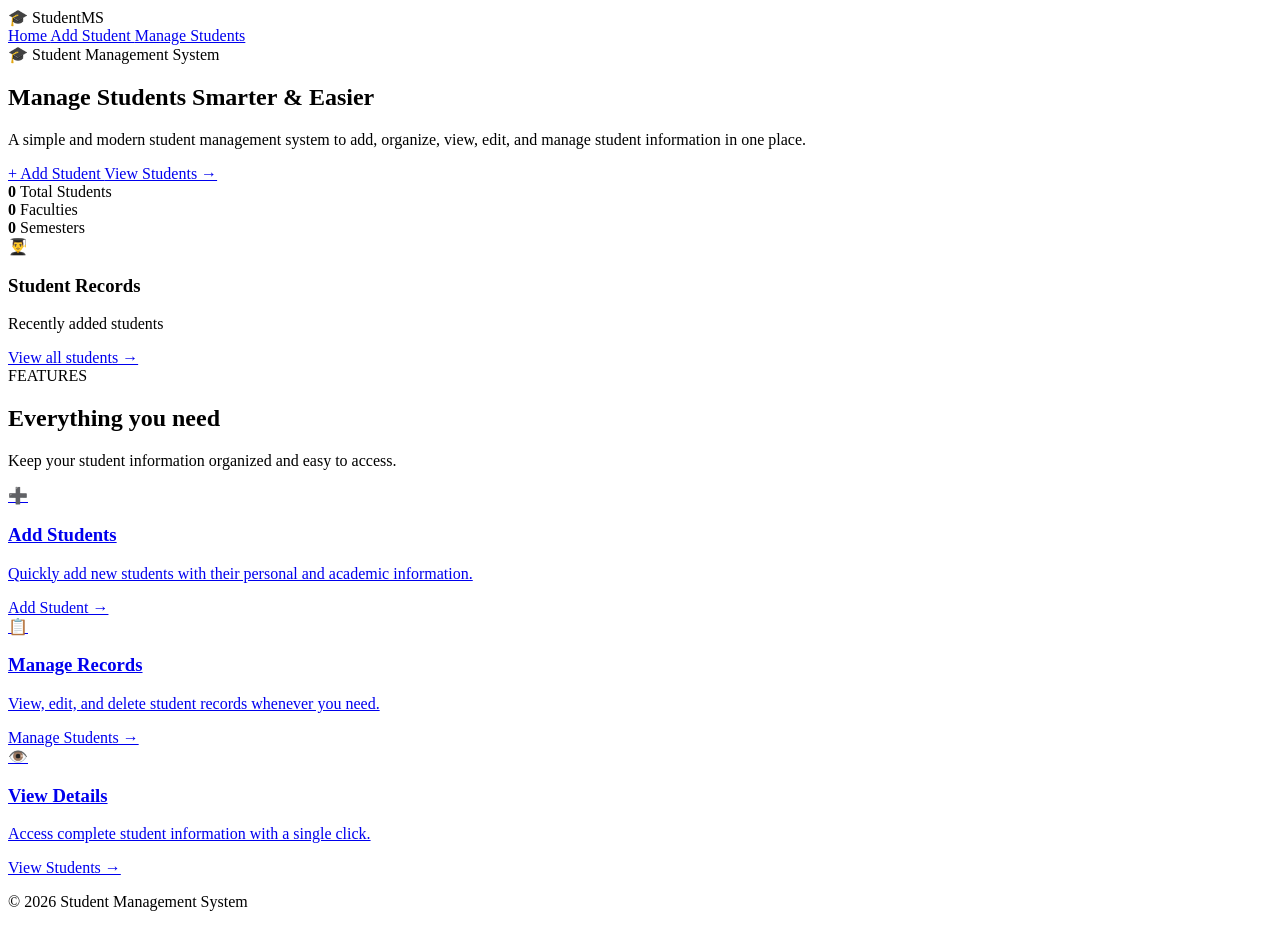
==== index.html @ 1f788d05 "final project" ====
<!DOCTYPE html>
<html lang="en">

<head>
    <meta charset="UTF-8">

    <meta name="viewport" content="width=device-width, initial-scale=1.0">

    <meta name="description" content="Student Management System - Add, manage and view student information.">

    <title>Student Management System</title>

    <link rel="stylesheet" href="../styles/index.css">
</head>


<body>

    <!-- ================================
         NAVIGATION
    ================================= -->

    <header class="navbar">

        <div class="logo">
            🎓
            <span>StudentMS</span>
        </div>


        <nav class="nav-links">

            <a href="index.html">
                Home
            </a>

            <a href="addstudent.html">
                Add Student
            </a>

            <a href="manage.html">
                Manage Students
            </a>

        </nav>

    </header>


    <!-- ================================
         MAIN
    ================================= -->

    <main>


        <!-- ================================
             HERO
        ================================= -->

        <section class="hero">


            <!-- Hero Content -->

            <div class="hero-content">

                <span class="badge">
                    🎓 Student Management System
                </span>


                <h1>
                    Manage Students
                    <span>Smarter & Easier</span>
                </h1>


                <p>
                    A simple and modern student management system
                    to add, organize, view, edit, and manage
                    student information in one place.
                </p>


                <div class="hero-buttons">

                    <a href="addstudent.html" class="btn btn-primary">
                        + Add Student
                    </a>


                    <a href="manage.html" class="btn btn-secondary">
                        View Students →
                    </a>

                </div>


                <!-- Statistics -->

                <div class="statistics">

                    <div class="stat">

                        <strong id="totalStudents">
                            0
                        </strong>

                        <span>
                            Total Students
                        </span>

                    </div>


                    <div class="stat">

                        <strong id="totalFaculties">
                            0
                        </strong>

                        <span>
                            Faculties
                        </span>

                    </div>


                    <div class="stat">

                        <strong id="totalSemesters">
                            0
                        </strong>

                        <span>
                            Semesters
                        </span>

                    </div>

                </div>

            </div>


            <!-- ================================
                 STUDENT PREVIEW
            ================================= -->

            <div class="hero-card">


                <div class="card-top">

                    <span class="card-icon">
                        👨‍🎓
                    </span>


                    <div>

                        <h3>
                            Student Records
                        </h3>

                        <p>
                            Recently added students
                        </p>

                    </div>

                </div>


                <!-- Students inserted by JavaScript -->

                <div id="studentPreview" class="student-list">

                    <!-- JavaScript will add students here -->

                </div>


                <!-- Empty message -->

                <div id="emptyStudents" class="empty-students" style="display: none;">

                    <span>
                        📚
                    </span>

                    <p>
                        No students added yet.
                    </p>

                    <a href="addstudent.html">
                        Add your first student
                    </a>

                </div>


                <!-- View all -->

                <a href="viewdetail.html" class="view-all">
                    View all students →
                </a>


            </div>

        </section>


        <!-- ================================
             FEATURES
        ================================= -->

        <!-- ================================
     FEATURES
================================= -->

        <section class="features">

            <div class="section-heading">

                <span>
                    FEATURES
                </span>

                <h2>
                    Everything you need
                </h2>

                <p>
                    Keep your student information organized
                    and easy to access.
                </p>

            </div>


            <div class="feature-grid">


                <!-- Add Student -->

                <a href="addstudent.html" class="feature-card">

                    <div class="feature-icon green">
                        ➕
                    </div>

                    <h3>
                        Add Students
                    </h3>

                    <p>
                        Quickly add new students with their
                        personal and academic information.
                    </p>

                    <span class="feature-link">
                        Add Student →
                    </span>

                </a>


                <!-- Manage Students -->

                <a href="manage.html" class="feature-card">

                    <div class="feature-icon blue">
                        📋
                    </div>

                    <h3>
                        Manage Records
                    </h3>

                    <p>
                        View, edit, and delete student records
                        whenever you need.
                    </p>

                    <span class="feature-link">
                        Manage Students →
                    </span>

                </a>


                <!-- View Student Details -->

                <a href="viewdetail.html" class="feature-card">

                    <div class="feature-icon purple">
                        👁️
                    </div>

                    <h3>
                        View Details
                    </h3>

                    <p>
                        Access complete student information
                        with a single click.
                    </p>

                    <span class="feature-link">
                        View Students →
                    </span>

                </a>

            </div>

        </section>


    </main>


    <!-- ================================
         FOOTER
    ================================= -->

    <footer>

        <p>
            © 2026 Student Management System
        </p>

    </footer>


    <!-- JavaScript -->

    <script src="script.js"></script>

</body>

</html>
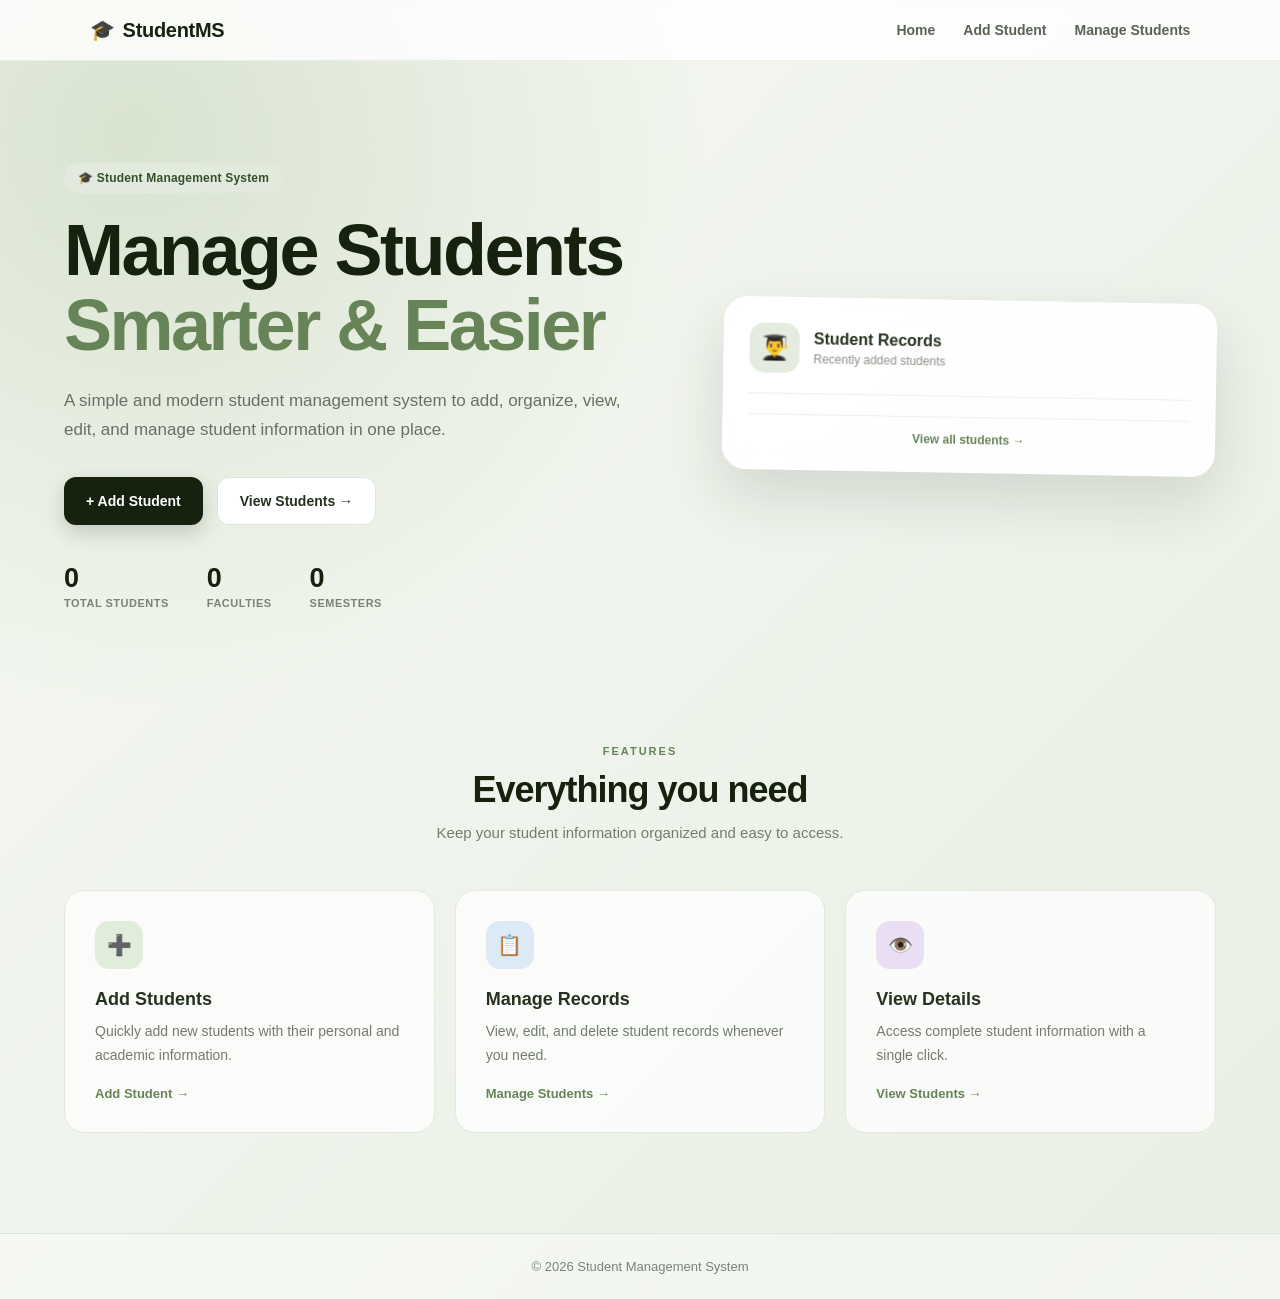
==== commit 8b93ee7b: "final" ====
--- a/index.html
+++ b/index.html
@@ -10,7 +10,7 @@
 
     <title>Student Management System</title>
 
-    <link rel="stylesheet" href="../styles/index.css">
+    <link rel="stylesheet" href="index.css">
 </head>
 
 
--- a/index.css
+++ b/index.css
@@ -0,0 +1,1069 @@
+/* =========================================
+   RESET
+========================================= */
+
+* {
+    margin: 0;
+    padding: 0;
+    box-sizing: border-box;
+}
+
+html {
+    scroll-behavior: smooth;
+}
+
+body {
+    min-height: 100vh;
+
+    font-family:
+        Inter,
+        Arial,
+        Helvetica,
+        sans-serif;
+
+    color: #172016;
+
+    background:
+        radial-gradient(
+            circle at 10% 10%,
+            rgba(166, 190, 146, 0.35),
+            transparent 35%
+        ),
+        linear-gradient(
+            135deg,
+            #f5f8f2,
+            #e9efe5
+        );
+}
+
+
+/* =========================================
+   NAVBAR
+========================================= */
+
+.navbar {
+    width: 100%;
+
+    padding: 18px 7%;
+
+    display: flex;
+    justify-content: space-between;
+    align-items: center;
+
+    background: rgba(255, 255, 255, 0.8);
+
+    border-bottom: 1px solid rgba(0, 0, 0, 0.06);
+
+    backdrop-filter: blur(14px);
+
+    position: sticky;
+    top: 0;
+
+    z-index: 100;
+}
+
+
+/* Logo */
+
+.logo {
+    display: flex;
+    align-items: center;
+
+    gap: 8px;
+
+    color: #16210e;
+
+    font-size: 20px;
+    font-weight: 800;
+}
+
+.logo span {
+    letter-spacing: -0.3px;
+}
+
+
+/* Navigation */
+
+.nav-links {
+    display: flex;
+    align-items: center;
+
+    gap: 28px;
+}
+
+.nav-links a {
+    position: relative;
+
+    color: #596254;
+
+    text-decoration: none;
+
+    font-size: 14px;
+    font-weight: 600;
+
+    transition: color 0.25s ease;
+}
+
+.nav-links a::after {
+    content: "";
+
+    position: absolute;
+
+    left: 0;
+    bottom: -7px;
+
+    width: 0;
+    height: 2px;
+
+    background: #668457;
+
+    transition: width 0.25s ease;
+}
+
+.nav-links a:hover {
+    color: #16210e;
+}
+
+.nav-links a:hover::after {
+    width: 100%;
+}
+
+
+/* =========================================
+   HERO
+========================================= */
+
+.hero {
+    width: min(1180px, 90%);
+
+    min-height: 650px;
+
+    margin: auto;
+
+    padding: 80px 0;
+
+    display: grid;
+
+    grid-template-columns: 1fr 0.85fr;
+
+    align-items: center;
+
+    gap: 80px;
+}
+
+
+/* =========================================
+   HERO CONTENT
+========================================= */
+
+.hero-content {
+    max-width: 620px;
+}
+
+
+/* Badge */
+
+.badge {
+    display: inline-flex;
+
+    align-items: center;
+
+    padding: 8px 14px;
+
+    margin-bottom: 20px;
+
+    border-radius: 999px;
+
+    background: #e1eadc;
+
+    color: #36502c;
+
+    font-size: 12px;
+
+    font-weight: 800;
+
+    letter-spacing: 0.2px;
+}
+
+
+/* Heading */
+
+.hero h1 {
+    margin-bottom: 24px;
+
+    color: #16210e;
+
+    font-size: clamp(42px, 6vw, 72px);
+
+    line-height: 1.04;
+
+    letter-spacing: -2.5px;
+}
+
+.hero h1 span {
+    display: block;
+
+    color: #668457;
+}
+
+
+/* Description */
+
+.hero-content > p {
+    max-width: 560px;
+
+    margin-bottom: 32px;
+
+    color: #687064;
+
+    font-size: 17px;
+
+    line-height: 1.7;
+}
+
+
+/* =========================================
+   HERO BUTTONS
+========================================= */
+
+.hero-buttons {
+    display: flex;
+
+    align-items: center;
+
+    gap: 14px;
+}
+
+
+/* General button */
+
+.btn {
+    display: inline-flex;
+
+    justify-content: center;
+    align-items: center;
+
+    min-height: 48px;
+
+    padding: 13px 22px;
+
+    border-radius: 12px;
+
+    text-decoration: none;
+
+    font-size: 14px;
+
+    font-weight: 700;
+
+    transition:
+        transform 0.25s ease,
+        background 0.25s ease,
+        box-shadow 0.25s ease;
+}
+
+
+/* Primary */
+
+.btn-primary {
+    background: #16210e;
+
+    color: #ffffff;
+
+    box-shadow:
+        0 8px 20px
+        rgba(22, 33, 14, 0.18);
+}
+
+.btn-primary:hover {
+    background: #26381a;
+
+    transform: translateY(-3px);
+
+    box-shadow:
+        0 12px 28px
+        rgba(22, 33, 14, 0.28);
+}
+
+
+/* Secondary */
+
+.btn-secondary {
+    background: #ffffff;
+
+    color: #26321f;
+
+    border: 1px solid #dfe5dc;
+}
+
+.btn-secondary:hover {
+    background: #f7faf5;
+
+    transform: translateY(-3px);
+
+    box-shadow:
+        0 8px 20px
+        rgba(0, 0, 0, 0.08);
+}
+
+
+/* =========================================
+   STATISTICS
+========================================= */
+
+.statistics {
+    display: flex;
+
+    align-items: center;
+
+    gap: 38px;
+
+    margin-top: 40px;
+}
+
+.stat {
+    display: flex;
+
+    flex-direction: column;
+
+    gap: 5px;
+}
+
+.stat strong {
+    color: #16210e;
+
+    font-size: 27px;
+
+    font-weight: 800;
+
+    line-height: 1;
+}
+
+.stat span {
+    color: #7a8276;
+
+    font-size: 11px;
+
+    font-weight: 700;
+
+    text-transform: uppercase;
+
+    letter-spacing: 0.5px;
+}
+
+
+/* =========================================
+   HERO STUDENT CARD
+========================================= */
+
+.hero-card {
+    padding: 25px;
+
+    background: rgba(255, 255, 255, 0.92);
+
+    border: 1px solid rgba(255, 255, 255, 0.9);
+
+    border-radius: 24px;
+
+    box-shadow:
+        0 25px 60px
+        rgba(30, 45, 25, 0.14);
+
+    backdrop-filter: blur(12px);
+
+    transform: rotate(1deg);
+
+    transition:
+        transform 0.3s ease,
+        box-shadow 0.3s ease;
+}
+
+.hero-card:hover {
+    transform:
+        rotate(0deg)
+        translateY(-5px);
+
+    box-shadow:
+        0 30px 70px
+        rgba(30, 45, 25, 0.18);
+}
+
+
+/* =========================================
+   CARD TOP
+========================================= */
+
+.card-top {
+    display: flex;
+
+    align-items: center;
+
+    gap: 14px;
+
+    padding-bottom: 20px;
+
+    margin-bottom: 10px;
+
+    border-bottom: 1px solid #edf0eb;
+}
+
+.card-icon {
+    width: 50px;
+    height: 50px;
+
+    flex-shrink: 0;
+
+    display: flex;
+
+    justify-content: center;
+    align-items: center;
+
+    border-radius: 15px;
+
+    background: #e3ecde;
+
+    font-size: 24px;
+}
+
+.card-top h3 {
+    margin-bottom: 4px;
+
+    color: #26321f;
+
+    font-size: 16px;
+}
+
+.card-top p {
+    color: #899086;
+
+    font-size: 12px;
+}
+
+
+/* =========================================
+   STUDENT LIST
+========================================= */
+
+.student-list {
+    display: flex;
+
+    flex-direction: column;
+
+    gap: 4px;
+}
+
+
+/* Student row */
+
+.student-preview {
+    display: flex;
+
+    align-items: center;
+
+    gap: 12px;
+
+    padding: 13px 10px;
+
+    border-radius: 14px;
+
+    transition:
+        background 0.2s ease,
+        transform 0.2s ease;
+}
+
+.student-preview:hover {
+    background: #f4f7f2;
+
+    transform: translateX(3px);
+}
+
+
+/* =========================================
+   AVATAR
+========================================= */
+
+.avatar {
+    width: 43px;
+    height: 43px;
+
+    flex-shrink: 0;
+
+    display: flex;
+
+    justify-content: center;
+    align-items: center;
+
+    border-radius: 50%;
+
+    background: #dcebd5;
+
+    color: #3e5935;
+
+    font-size: 12px;
+
+    font-weight: 800;
+}
+
+
+/* Avatar colors */
+
+.student-preview:nth-child(2) .avatar {
+    background: #e6dcf0;
+
+    color: #70568c;
+}
+
+.student-preview:nth-child(3) .avatar {
+    background: #f5e4cc;
+
+    color: #a26a27;
+}
+
+
+/* =========================================
+   STUDENT TEXT
+========================================= */
+
+.student-text {
+    min-width: 0;
+
+    flex: 1;
+
+    display: flex;
+
+    flex-direction: column;
+
+    gap: 4px;
+}
+
+.student-text strong {
+    overflow: hidden;
+
+    color: #26321f;
+
+    font-size: 13px;
+
+    white-space: nowrap;
+
+    text-overflow: ellipsis;
+}
+
+.student-text span {
+    overflow: hidden;
+
+    color: #858c81;
+
+    font-size: 11px;
+
+    white-space: nowrap;
+
+    text-overflow: ellipsis;
+}
+
+
+/* =========================================
+   STATUS
+========================================= */
+
+.status {
+    flex-shrink: 0;
+
+    padding: 5px 9px;
+
+    border-radius: 999px;
+
+    background: #e5f3df;
+
+    color: #4d7b41;
+
+    font-size: 10px;
+
+    font-weight: 800;
+}
+
+
+/* =========================================
+   EMPTY STUDENTS
+========================================= */
+
+.empty-students {
+    padding: 30px 10px;
+
+    text-align: center;
+
+    color: #858c81;
+}
+
+.empty-students span {
+    display: block;
+
+    margin-bottom: 10px;
+
+    font-size: 34px;
+}
+
+.empty-students p {
+    margin-bottom: 8px;
+
+    font-size: 13px;
+}
+
+.empty-students a {
+    color: #668457;
+
+    text-decoration: none;
+
+    font-size: 12px;
+
+    font-weight: 700;
+}
+
+.empty-students a:hover {
+    color: #16210e;
+}
+
+
+/* =========================================
+   VIEW ALL
+========================================= */
+
+.view-all {
+    display: block;
+
+    padding-top: 15px;
+
+    margin-top: 10px;
+
+    border-top: 1px solid #edf0eb;
+
+    color: #668457;
+
+    text-align: center;
+
+    text-decoration: none;
+
+    font-size: 12px;
+
+    font-weight: 700;
+
+    transition: color 0.2s ease;
+}
+
+.view-all:hover {
+    color: #16210e;
+}
+
+
+/* =========================================
+   FEATURES
+========================================= */
+
+.features {
+    width: min(1180px, 90%);
+
+    margin: 30px auto 100px;
+
+    text-align: center;
+}
+
+
+/* Section heading */
+
+.section-heading {
+    margin-bottom: 45px;
+}
+
+.section-heading > span {
+    color: #668457;
+
+    font-size: 11px;
+
+    font-weight: 800;
+
+    letter-spacing: 2px;
+}
+
+.section-heading h2 {
+    margin: 10px 0;
+
+    color: #16210e;
+
+    font-size: 36px;
+
+    letter-spacing: -1px;
+}
+
+.section-heading p {
+    color: #747c70;
+
+    font-size: 15px;
+
+    line-height: 1.6;
+}
+
+
+/* =========================================
+   FEATURE GRID
+========================================= */
+
+.feature-grid {
+    display: grid;
+
+    grid-template-columns: repeat(3, 1fr);
+
+    gap: 20px;
+}
+
+
+/* =========================================
+   CLICKABLE FEATURE CARD
+========================================= */
+
+.feature-card {
+    display: block;
+
+    padding: 30px;
+
+    background: rgba(255, 255, 255, 0.75);
+
+    border: 1px solid #e3e9df;
+
+    border-radius: 20px;
+
+    text-align: left;
+
+    text-decoration: none;
+
+    color: inherit;
+
+    cursor: pointer;
+
+    transition:
+        transform 0.25s ease,
+        background 0.25s ease,
+        box-shadow 0.25s ease,
+        border-color 0.25s ease;
+}
+
+.feature-card:hover {
+    background: #ffffff;
+
+    border-color: #d5dfd0;
+
+    transform: translateY(-8px);
+
+    box-shadow:
+        0 18px 40px
+        rgba(35, 50, 30, 0.12);
+}
+
+
+/* =========================================
+   FEATURE ICON
+========================================= */
+
+.feature-icon {
+    width: 48px;
+    height: 48px;
+
+    display: flex;
+
+    justify-content: center;
+    align-items: center;
+
+    margin-bottom: 20px;
+
+    border-radius: 14px;
+
+    font-size: 20px;
+
+    transition:
+        transform 0.25s ease;
+}
+
+.feature-card:hover .feature-icon {
+    transform: scale(1.08);
+}
+
+.feature-icon.green {
+    background: #e1eddb;
+}
+
+.feature-icon.blue {
+    background: #dceaf5;
+}
+
+.feature-icon.purple {
+    background: #e9def2;
+}
+
+
+/* =========================================
+   FEATURE TEXT
+========================================= */
+
+.feature-card h3 {
+    margin-bottom: 10px;
+
+    color: #26321f;
+
+    font-size: 18px;
+}
+
+.feature-card p {
+    color: #737b70;
+
+    font-size: 14px;
+
+    line-height: 1.7;
+}
+
+
+/* Feature link */
+
+.feature-link {
+    display: inline-block;
+
+    margin-top: 18px;
+
+    color: #668457;
+
+    font-size: 13px;
+
+    font-weight: 700;
+
+    transition:
+        color 0.2s ease,
+        transform 0.2s ease;
+}
+
+.feature-card:hover .feature-link {
+    color: #16210e;
+
+    transform: translateX(5px);
+}
+
+
+/* =========================================
+   FOOTER
+========================================= */
+
+footer {
+    padding: 25px;
+
+    border-top: 1px solid #dfe5dc;
+
+    color: #7b8278;
+
+    text-align: center;
+
+    font-size: 13px;
+
+    background: rgba(255, 255, 255, 0.35);
+}
+
+
+/* =========================================
+   TABLET
+========================================= */
+
+@media (max-width: 900px) {
+
+    .navbar {
+        padding: 16px 5%;
+    }
+
+    .hero {
+        grid-template-columns: 1fr;
+
+        gap: 50px;
+
+        padding: 60px 0;
+    }
+
+    .hero-content {
+        max-width: 650px;
+
+        margin: auto;
+
+        text-align: center;
+    }
+
+    .hero-content > p {
+        margin-left: auto;
+        margin-right: auto;
+    }
+
+    .hero-buttons {
+        justify-content: center;
+    }
+
+    .statistics {
+        justify-content: center;
+    }
+
+    .hero-card {
+        width: 100%;
+
+        max-width: 600px;
+
+        margin: auto;
+    }
+
+    .feature-grid {
+        grid-template-columns: 1fr;
+    }
+
+    .feature-card {
+        text-align: center;
+    }
+
+    .feature-icon {
+        margin-left: auto;
+        margin-right: auto;
+    }
+
+    .feature-link {
+        margin-top: 15px;
+    }
+}
+
+
+/* =========================================
+   MOBILE
+========================================= */
+
+@media (max-width: 600px) {
+
+    .navbar {
+        flex-direction: column;
+
+        gap: 15px;
+
+        padding: 15px;
+    }
+
+    .nav-links {
+        gap: 16px;
+
+        flex-wrap: wrap;
+
+        justify-content: center;
+    }
+
+    .nav-links a {
+        font-size: 12px;
+    }
+
+    .hero {
+        width: 90%;
+
+        padding: 45px 0;
+    }
+
+    .hero h1 {
+        font-size: 42px;
+
+        letter-spacing: -1.5px;
+    }
+
+    .hero-content > p {
+        font-size: 15px;
+    }
+
+    .hero-buttons {
+        flex-direction: column;
+
+        width: 100%;
+    }
+
+    .btn {
+        width: 100%;
+    }
+
+    .statistics {
+        gap: 22px;
+
+        margin-top: 30px;
+    }
+
+    .stat strong {
+        font-size: 22px;
+    }
+
+    .stat span {
+        font-size: 9px;
+    }
+
+    .hero-card {
+        padding: 18px;
+
+        border-radius: 20px;
+    }
+
+    .card-top {
+        padding-bottom: 15px;
+    }
+
+    .student-preview {
+        padding: 10px 5px;
+    }
+
+    .avatar {
+        width: 40px;
+        height: 40px;
+    }
+
+    .status {
+        display: none;
+    }
+
+    .features {
+        width: 90%;
+
+        margin-bottom: 60px;
+    }
+
+    .section-heading h2 {
+        font-size: 29px;
+    }
+
+    .section-heading p {
+        font-size: 14px;
+    }
+
+    .feature-card {
+        padding: 25px;
+    }
+}
+
+
+/* =========================================
+   VERY SMALL DEVICES
+========================================= */
+
+@media (max-width: 380px) {
+
+    .logo {
+        font-size: 18px;
+    }
+
+    .nav-links {
+        gap: 10px;
+    }
+
+    .hero h1 {
+        font-size: 36px;
+    }
+
+    .statistics {
+        gap: 15px;
+    }
+
+    .stat strong {
+        font-size: 20px;
+    }
+
+    .stat span {
+        font-size: 8px;
+    }
+}
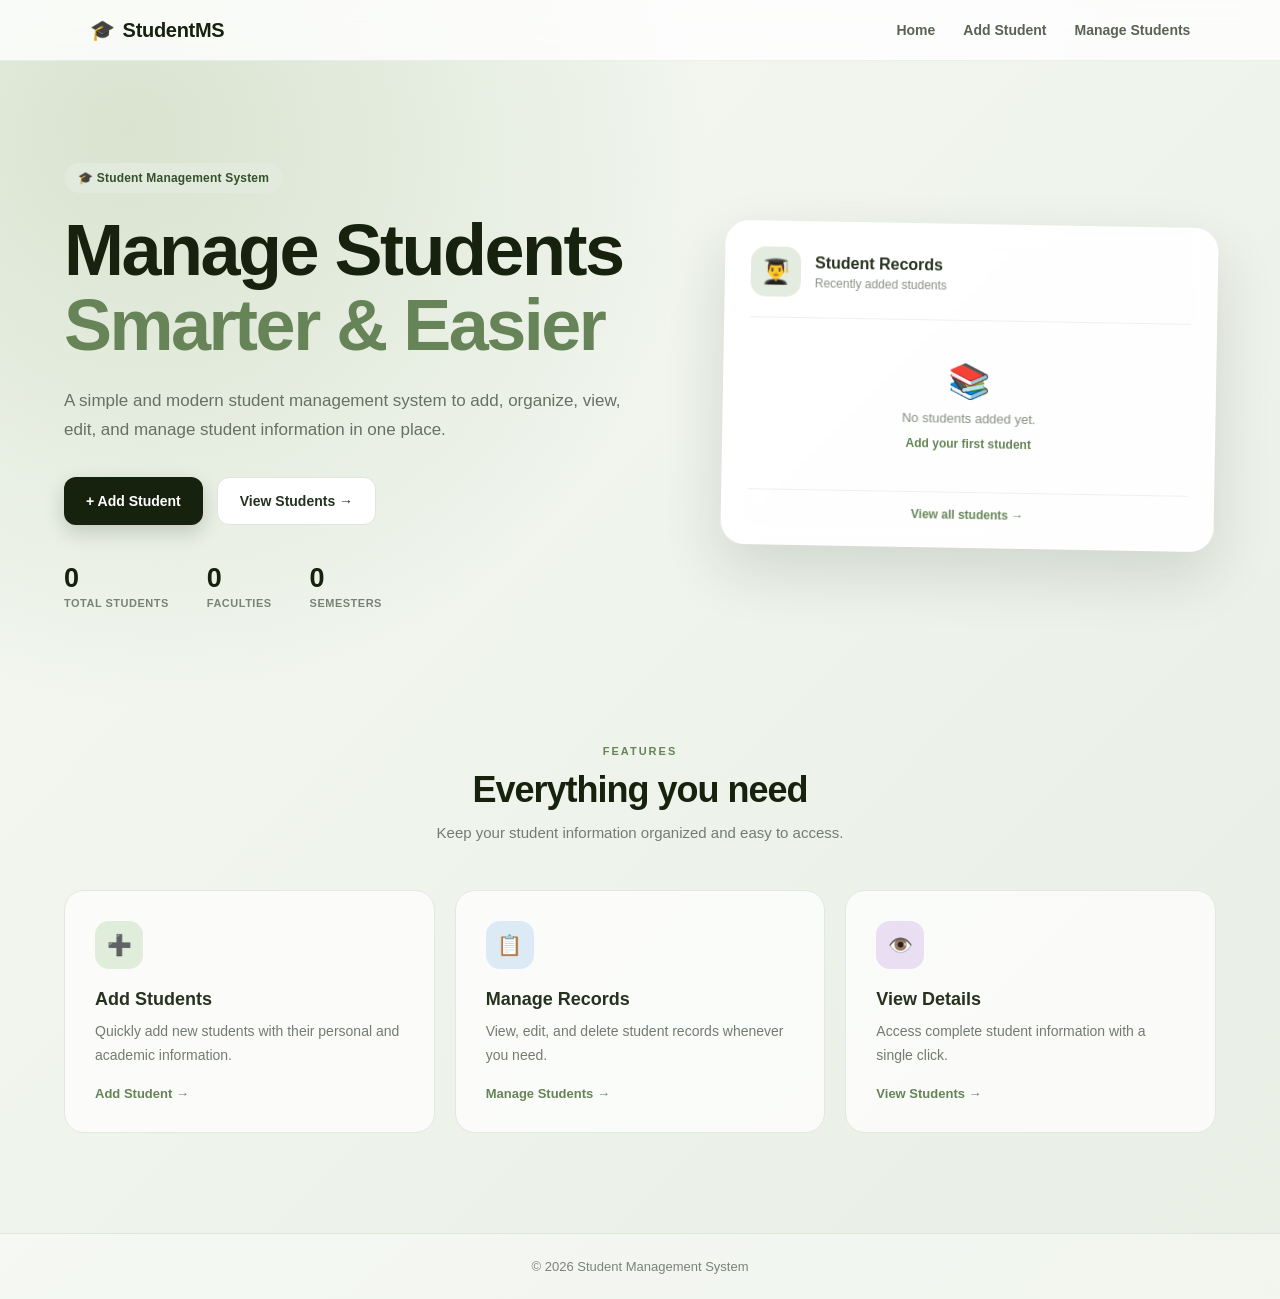
==== commit 2f694580: "final" ====
--- a/index.html
+++ b/index.html
@@ -2,19 +2,28 @@
 <html lang="en">
 
 <head>
+
     <meta charset="UTF-8">
 
-    <meta name="viewport" content="width=device-width, initial-scale=1.0">
-
-    <meta name="description" content="Student Management System - Add, manage and view student information.">
+    <meta
+        name="viewport"
+        content="width=device-width, initial-scale=1.0"
+    >
+
+    <meta
+        name="description"
+        content="Student Management System - Add, manage and view student information."
+    >
 
     <title>Student Management System</title>
 
     <link rel="stylesheet" href="index.css">
+
 </head>
 
 
 <body>
+
 
     <!-- ================================
          NAVIGATION
@@ -23,8 +32,13 @@
     <header class="navbar">
 
         <div class="logo">
+
             🎓
-            <span>StudentMS</span>
+
+            <span>
+                StudentMS
+            </span>
+
         </div>
 
 
@@ -47,6 +61,7 @@
     </header>
 
 
+
     <!-- ================================
          MAIN
     ================================= -->
@@ -61,9 +76,8 @@
         <section class="hero">
 
 
-            <!-- Hero Content -->
-
             <div class="hero-content">
+
 
                 <span class="badge">
                     🎓 Student Management System
@@ -71,35 +85,54 @@
 
 
                 <h1>
+
                     Manage Students
-                    <span>Smarter & Easier</span>
+
+                    <span>
+                        Smarter & Easier
+                    </span>
+
                 </h1>
 
 
                 <p>
-                    A simple and modern student management system
-                    to add, organize, view, edit, and manage
-                    student information in one place.
+
+                    A simple and modern student management
+                    system to add, organize, view, edit,
+                    and manage student information in one place.
+
                 </p>
 
 
                 <div class="hero-buttons">
 
-                    <a href="addstudent.html" class="btn btn-primary">
+
+                    <a
+                        href="addstudent.html"
+                        class="btn btn-primary"
+                    >
                         + Add Student
                     </a>
 
 
-                    <a href="manage.html" class="btn btn-secondary">
+                    <a
+                        href="manage.html"
+                        class="btn btn-secondary"
+                    >
                         View Students →
                     </a>
 
+
                 </div>
 
 
-                <!-- Statistics -->
+
+                <!-- ================================
+                     STATISTICS
+                ================================= -->
 
                 <div class="statistics">
+
 
                     <div class="stat">
 
@@ -139,9 +172,11 @@
 
                     </div>
 
+
                 </div>
 
             </div>
+
 
 
             <!-- ================================
@@ -173,18 +208,24 @@
                 </div>
 
 
-                <!-- Students inserted by JavaScript -->
-
-                <div id="studentPreview" class="student-list">
-
-                    <!-- JavaScript will add students here -->
-
+
+                <!-- JavaScript adds students here -->
+
+                <div
+                    id="studentPreview"
+                    class="student-list"
+                >
                 </div>
 
 
+
                 <!-- Empty message -->
 
-                <div id="emptyStudents" class="empty-students" style="display: none;">
+                <div
+                    id="emptyStudents"
+                    class="empty-students"
+                    style="display: none;"
+                >
 
                     <span>
                         📚
@@ -201,9 +242,13 @@
                 </div>
 
 
+
                 <!-- View all -->
 
-                <a href="viewdetail.html" class="view-all">
+                <a
+                    href="viewdetail.html"
+                    class="view-all"
+                >
                     View all students →
                 </a>
 
@@ -211,17 +256,15 @@
             </div>
 
         </section>
+
 
 
         <!-- ================================
              FEATURES
         ================================= -->
 
-        <!-- ================================
-     FEATURES
-================================= -->
-
         <section class="features">
+
 
             <div class="section-heading">
 
@@ -241,12 +284,16 @@
             </div>
 
 
+
             <div class="feature-grid">
 
 
                 <!-- Add Student -->
 
-                <a href="addstudent.html" class="feature-card">
+                <a
+                    href="addstudent.html"
+                    class="feature-card"
+                >
 
                     <div class="feature-icon green">
                         ➕
@@ -268,9 +315,13 @@
                 </a>
 
 
+
                 <!-- Manage Students -->
 
-                <a href="manage.html" class="feature-card">
+                <a
+                    href="manage.html"
+                    class="feature-card"
+                >
 
                     <div class="feature-icon blue">
                         📋
@@ -292,9 +343,13 @@
                 </a>
 
 
+
                 <!-- View Student Details -->
 
-                <a href="viewdetail.html" class="feature-card">
+                <a
+                    href="viewdetail.html"
+                    class="feature-card"
+                >
 
                     <div class="feature-icon purple">
                         👁️
@@ -315,12 +370,14 @@
 
                 </a>
 
+
             </div>
 
         </section>
 
 
     </main>
+
 
 
     <!-- ================================
@@ -336,10 +393,13 @@
     </footer>
 
 
-    <!-- JavaScript -->
+
+    <!-- ================================
+         JAVASCRIPT
+    ================================= -->
 
     <script src="script.js"></script>
 
 </body>
 
-</html>+</html>
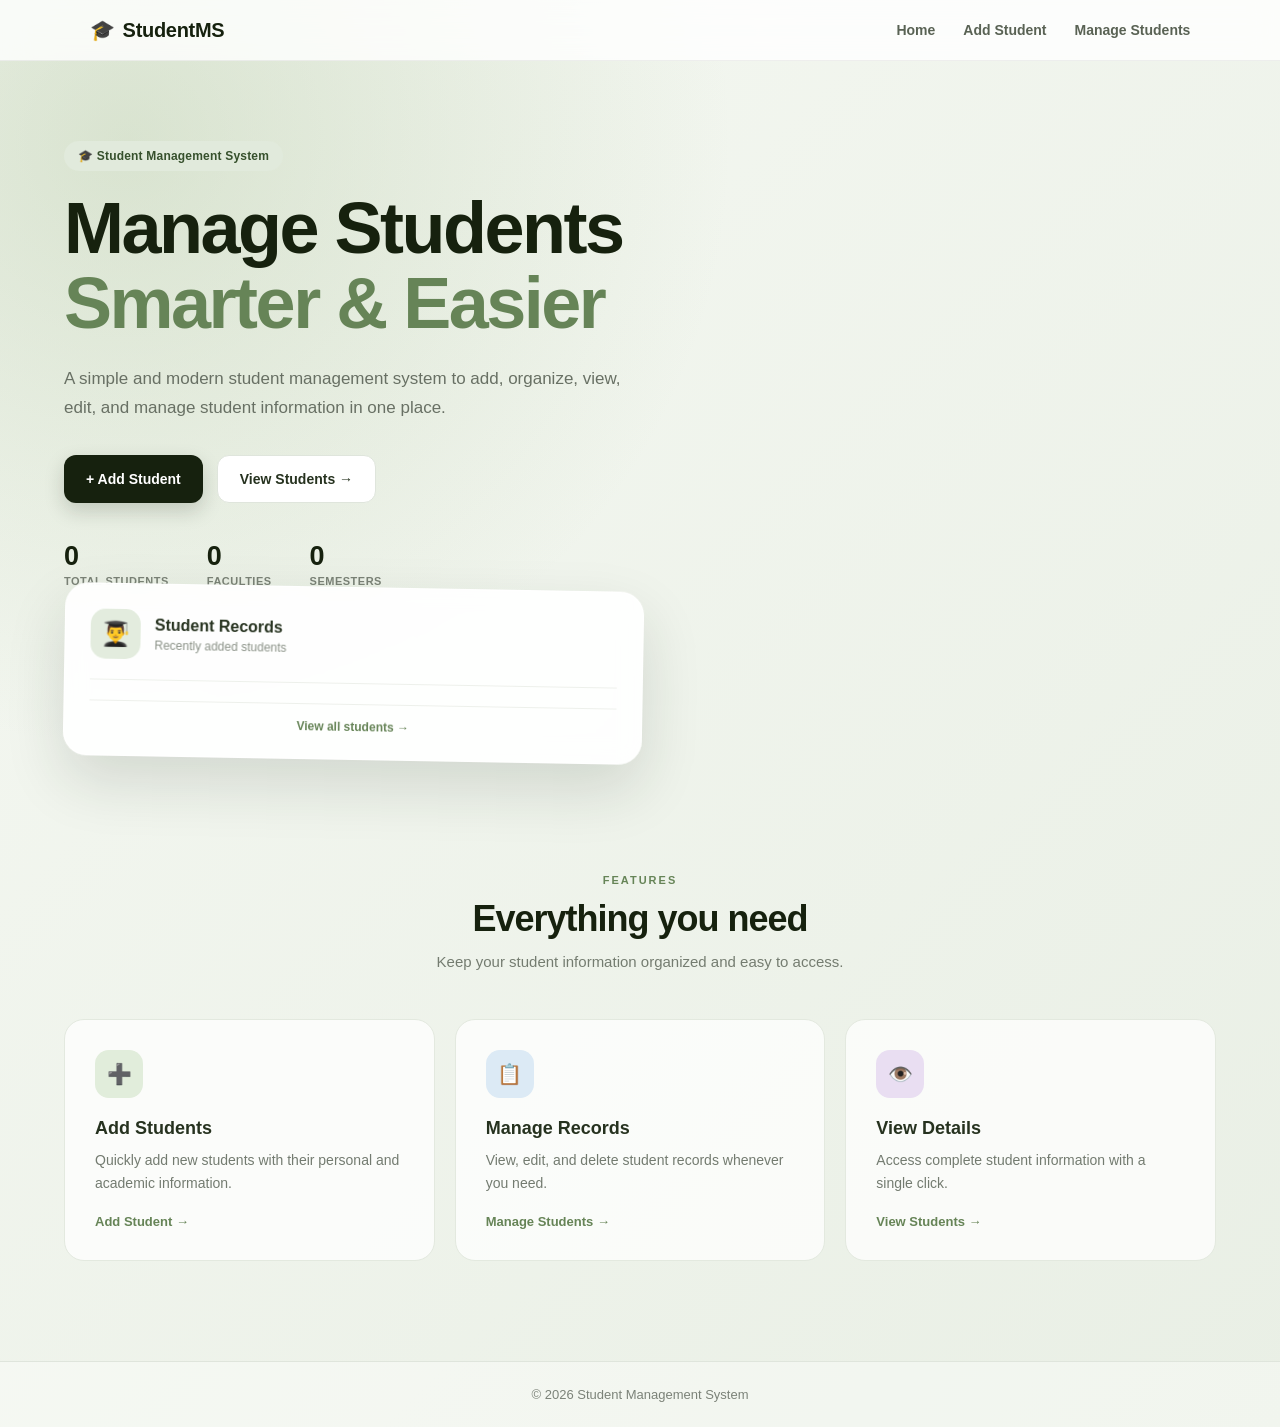
==== commit 71e7f048: "aaa" ====
--- a/index.html
+++ b/index.html
@@ -2,153 +2,68 @@
 <html lang="en">
 
 <head>
-
     <meta charset="UTF-8">
-
-    <meta
-        name="viewport"
-        content="width=device-width, initial-scale=1.0"
-    >
-
-    <meta
-        name="description"
-        content="Student Management System - Add, manage and view student information."
-    >
-
+    <meta name="viewport" content="width=device-width, initial-scale=1.0">
+    <meta name="description" content="Student Management System - Add, manage and view student information.">
     <title>Student Management System</title>
-
-    <link rel="stylesheet" href="index.css">
-
+    <link rel="stylesheet" href="style.css">
 </head>
 
-
 <body>
-
-
-    <!-- ================================
-         NAVIGATION
-    ================================= -->
-
     <header class="navbar">
-
         <div class="logo">
-
             🎓
-
             <span>
                 StudentMS
             </span>
-
         </div>
-
-
         <nav class="nav-links">
-
             <a href="index.html">
                 Home
             </a>
-
             <a href="addstudent.html">
                 Add Student
             </a>
-
             <a href="manage.html">
                 Manage Students
             </a>
-
         </nav>
-
     </header>
-
-
-
-    <!-- ================================
-         MAIN
-    ================================= -->
-
     <main>
-
-
-        <!-- ================================
-             HERO
-        ================================= -->
-
         <section class="hero">
-
-
             <div class="hero-content">
-
-
                 <span class="badge">
                     🎓 Student Management System
                 </span>
-
-
                 <h1>
-
                     Manage Students
-
                     <span>
                         Smarter & Easier
                     </span>
-
                 </h1>
-
-
                 <p>
-
                     A simple and modern student management
                     system to add, organize, view, edit,
                     and manage student information in one place.
-
                 </p>
-
-
                 <div class="hero-buttons">
-
-
-                    <a
-                        href="addstudent.html"
-                        class="btn btn-primary"
-                    >
+                    <a href="addstudent.html" class="btn btn-primary">
                         + Add Student
                     </a>
-
-
-                    <a
-                        href="manage.html"
-                        class="btn btn-secondary"
-                    >
+                    <a href="manage.html" class="btn btn-secondary">
                         View Students →
                     </a>
-
-
                 </div>
-
-
-
-                <!-- ================================
-                     STATISTICS
-                ================================= -->
-
                 <div class="statistics">
-
-
                     <div class="stat">
-
                         <strong id="totalStudents">
                             0
                         </strong>
-
                         <span>
                             Total Students
                         </span>
-
                     </div>
-
-
                     <div class="stat">
-
                         <strong id="totalFaculties">
                             0
                         </strong>
@@ -156,118 +71,54 @@
                         <span>
                             Faculties
                         </span>
-
                     </div>
-
-
                     <div class="stat">
-
                         <strong id="totalSemesters">
                             0
                         </strong>
-
                         <span>
                             Semesters
                         </span>
+                    </div>
+                </div>
+                <div class="hero-card">
+                    <div class="card-top">
+                        <span class="card-icon">
+                            👨‍🎓
+                        </span>
+                        <div>
+                            <h3>
+                                Student Records
+                            </h3>
+                            <p>
+                                Recently added students
+                            </p>
+                        </div>
+                    </div>
+                    <div>
+                        <id="studentPreview"
+                        class="student-list">
+                    </div>
+                    <div id="emptyStudents" class="empty-students" style="display: none;">
+                        <span>
+                            📚
+                        </span>
+                        <p>
+                            No students added yet.
+                        </p>
+
+                        <a href="addstudent.html">
+                            Add your first student
+                        </a>
 
                     </div>
-
-
+                    <a href="viewdetail.html" class="view-all">
+                        View all students →
+                    </a>
                 </div>
-
-            </div>
-
-
-
-            <!-- ================================
-                 STUDENT PREVIEW
-            ================================= -->
-
-            <div class="hero-card">
-
-
-                <div class="card-top">
-
-                    <span class="card-icon">
-                        👨‍🎓
-                    </span>
-
-
-                    <div>
-
-                        <h3>
-                            Student Records
-                        </h3>
-
-                        <p>
-                            Recently added students
-                        </p>
-
-                    </div>
-
-                </div>
-
-
-
-                <!-- JavaScript adds students here -->
-
-                <div
-                    id="studentPreview"
-                    class="student-list"
-                >
-                </div>
-
-
-
-                <!-- Empty message -->
-
-                <div
-                    id="emptyStudents"
-                    class="empty-students"
-                    style="display: none;"
-                >
-
-                    <span>
-                        📚
-                    </span>
-
-                    <p>
-                        No students added yet.
-                    </p>
-
-                    <a href="addstudent.html">
-                        Add your first student
-                    </a>
-
-                </div>
-
-
-
-                <!-- View all -->
-
-                <a
-                    href="viewdetail.html"
-                    class="view-all"
-                >
-                    View all students →
-                </a>
-
-
-            </div>
-
         </section>
-
-
-
-        <!-- ================================
-             FEATURES
-        ================================= -->
-
         <section class="features">
-
-
             <div class="section-heading">
-
                 <span>
                     FEATURES
                 </span>
@@ -282,124 +133,63 @@
                 </p>
 
             </div>
-
-
-
             <div class="feature-grid">
-
-
-                <!-- Add Student -->
-
-                <a
-                    href="addstudent.html"
-                    class="feature-card"
-                >
+                <a href="addstudent.html" class="feature-card">
 
                     <div class="feature-icon green">
                         ➕
                     </div>
-
                     <h3>
                         Add Students
                     </h3>
-
                     <p>
                         Quickly add new students with their
                         personal and academic information.
                     </p>
-
                     <span class="feature-link">
                         Add Student →
                     </span>
-
                 </a>
-
-
-
-                <!-- Manage Students -->
-
-                <a
-                    href="manage.html"
-                    class="feature-card"
-                >
-
+                <a href="manage.html" class="feature-card">
                     <div class="feature-icon blue">
                         📋
                     </div>
-
                     <h3>
                         Manage Records
                     </h3>
-
                     <p>
                         View, edit, and delete student records
                         whenever you need.
                     </p>
-
                     <span class="feature-link">
                         Manage Students →
                     </span>
-
                 </a>
-
-
-
-                <!-- View Student Details -->
-
-                <a
-                    href="viewdetail.html"
-                    class="feature-card"
-                >
-
+                <a href="viewdetail.html" class="feature-card">
                     <div class="feature-icon purple">
                         👁️
                     </div>
-
                     <h3>
                         View Details
                     </h3>
-
                     <p>
                         Access complete student information
                         with a single click.
                     </p>
-
                     <span class="feature-link">
                         View Students →
                     </span>
-
                 </a>
-
-
             </div>
-
         </section>
-
-
     </main>
-
-
-
-    <!-- ================================
-         FOOTER
-    ================================= -->
-
     <footer>
-
         <p>
             © 2026 Student Management System
         </p>
-
     </footer>
-
-
-
-    <!-- ================================
-         JAVASCRIPT
-    ================================= -->
-
     <script src="script.js"></script>
 
 </body>
 
-</html>
+</html>
--- a/style.css
+++ b/style.css
@@ -0,0 +1,896 @@
+* {
+    margin: 0;
+    padding: 0;
+    box-sizing: border-box;
+}
+
+html {
+    scroll-behavior: smooth;
+}
+
+body {
+    min-height: 100vh;
+
+    font-family:
+        Inter,
+        Arial,
+        Helvetica,
+        sans-serif;
+
+    color: #172016;
+
+    background:
+        radial-gradient(
+            circle at 10% 10%,
+            rgba(166, 190, 146, 0.35),
+            transparent 35%
+        ),
+        linear-gradient(
+            135deg,
+            #f5f8f2,
+            #e9efe5
+        );
+}
+
+.navbar {
+    width: 100%;
+
+    padding: 18px 7%;
+
+    display: flex;
+    justify-content: space-between;
+    align-items: center;
+
+    background: rgba(255, 255, 255, 0.8);
+
+    border-bottom: 1px solid rgba(0, 0, 0, 0.06);
+
+    backdrop-filter: blur(14px);
+
+    position: sticky;
+    top: 0;
+
+    z-index: 100;
+}
+
+.logo {
+    display: flex;
+    align-items: center;
+
+    gap: 8px;
+
+    color: #16210e;
+
+    font-size: 20px;
+    font-weight: 800;
+}
+
+.logo span {
+    letter-spacing: -0.3px;
+}
+.nav-links {
+    display: flex;
+    align-items: center;
+
+    gap: 28px;
+}
+
+.nav-links a {
+    position: relative;
+
+    color: #596254;
+
+    text-decoration: none;
+
+    font-size: 14px;
+    font-weight: 600;
+
+    transition: color 0.25s ease;
+}
+
+.nav-links a::after {
+    content: "";
+
+    position: absolute;
+
+    left: 0;
+    bottom: -7px;
+
+    width: 0;
+    height: 2px;
+
+    background: #668457;
+
+    transition: width 0.25s ease;
+}
+
+.nav-links a:hover {
+    color: #16210e;
+}
+
+.nav-links a:hover::after {
+    width: 100%;
+}
+
+.hero {
+    width: min(1180px, 90%);
+
+    min-height: 650px;
+
+    margin: auto;
+
+    padding: 80px 0;
+
+    display: grid;
+
+    grid-template-columns: 1fr 0.85fr;
+
+    align-items: center;
+
+    gap: 80px;
+}
+
+.hero-content {
+    max-width: 620px;
+}
+
+.badge {
+    display: inline-flex;
+
+    align-items: center;
+
+    padding: 8px 14px;
+
+    margin-bottom: 20px;
+
+    border-radius: 999px;
+
+    background: #e1eadc;
+
+    color: #36502c;
+
+    font-size: 12px;
+
+    font-weight: 800;
+
+    letter-spacing: 0.2px;
+}
+
+
+/* Heading */
+
+.hero h1 {
+    margin-bottom: 24px;
+
+    color: #16210e;
+
+    font-size: clamp(42px, 6vw, 72px);
+
+    line-height: 1.04;
+
+    letter-spacing: -2.5px;
+}
+
+.hero h1 span {
+    display: block;
+
+    color: #668457;
+}
+
+.hero-content > p {
+    max-width: 560px;
+
+    margin-bottom: 32px;
+
+    color: #687064;
+
+    font-size: 17px;
+
+    line-height: 1.7;
+}
+
+.hero-buttons {
+    display: flex;
+
+    align-items: center;
+
+    gap: 14px;
+}
+
+
+/* General button */
+
+.btn {
+    display: inline-flex;
+
+    justify-content: center;
+    align-items: center;
+
+    min-height: 48px;
+
+    padding: 13px 22px;
+
+    border-radius: 12px;
+
+    text-decoration: none;
+
+    font-size: 14px;
+
+    font-weight: 700;
+
+    transition:
+        transform 0.25s ease,
+        background 0.25s ease,
+        box-shadow 0.25s ease;
+}
+
+
+/* Primary */
+
+.btn-primary {
+    background: #16210e;
+
+    color: #ffffff;
+
+    box-shadow:
+        0 8px 20px
+        rgba(22, 33, 14, 0.18);
+}
+
+.btn-primary:hover {
+    background: #26381a;
+
+    transform: translateY(-3px);
+
+    box-shadow:
+        0 12px 28px
+        rgba(22, 33, 14, 0.28);
+}
+
+.btn-secondary {
+    background: #ffffff;
+
+    color: #26321f;
+
+    border: 1px solid #dfe5dc;
+}
+
+.btn-secondary:hover {
+    background: #f7faf5;
+
+    transform: translateY(-3px);
+
+    box-shadow:
+        0 8px 20px
+        rgba(0, 0, 0, 0.08);
+}
+
+.statistics {
+    display: flex;
+
+    align-items: center;
+
+    gap: 38px;
+
+    margin-top: 40px;
+}
+
+.stat {
+    display: flex;
+
+    flex-direction: column;
+
+    gap: 5px;
+}
+
+.stat strong {
+    color: #16210e;
+
+    font-size: 27px;
+
+    font-weight: 800;
+
+    line-height: 1;
+}
+
+.stat span {
+    color: #7a8276;
+
+    font-size: 11px;
+
+    font-weight: 700;
+
+    text-transform: uppercase;
+
+    letter-spacing: 0.5px;
+}
+
+.hero-card {
+    padding: 25px;
+
+    background: rgba(255, 255, 255, 0.92);
+
+    border: 1px solid rgba(255, 255, 255, 0.9);
+
+    border-radius: 24px;
+
+    box-shadow:
+        0 25px 60px
+        rgba(30, 45, 25, 0.14);
+
+    backdrop-filter: blur(12px);
+
+    transform: rotate(1deg);
+
+    transition:
+        transform 0.3s ease,
+        box-shadow 0.3s ease;
+}
+
+.hero-card:hover {
+    transform:
+        rotate(0deg)
+        translateY(-5px);
+
+    box-shadow:
+        0 30px 70px
+        rgba(30, 45, 25, 0.18);
+}
+
+.card-top {
+    display: flex;
+
+    align-items: center;
+
+    gap: 14px;
+
+    padding-bottom: 20px;
+
+    margin-bottom: 10px;
+
+    border-bottom: 1px solid #edf0eb;
+}
+
+.card-icon {
+    width: 50px;
+    height: 50px;
+
+    flex-shrink: 0;
+
+    display: flex;
+
+    justify-content: center;
+    align-items: center;
+
+    border-radius: 15px;
+
+    background: #e3ecde;
+
+    font-size: 24px;
+}
+
+.card-top h3 {
+    margin-bottom: 4px;
+
+    color: #26321f;
+
+    font-size: 16px;
+}
+
+.card-top p {
+    color: #899086;
+
+    font-size: 12px;
+}
+
+.student-list {
+    display: flex;
+
+    flex-direction: column;
+
+    gap: 4px;
+}
+
+.student-preview {
+    display: flex;
+
+    align-items: center;
+
+    gap: 12px;
+
+    padding: 13px 10px;
+
+    border-radius: 14px;
+
+    transition:
+        background 0.2s ease,
+        transform 0.2s ease;
+}
+
+.student-preview:hover {
+    background: #f4f7f2;
+
+    transform: translateX(3px);
+}
+
+.avatar {
+    width: 43px;
+    height: 43px;
+
+    flex-shrink: 0;
+
+    display: flex;
+
+    justify-content: center;
+    align-items: center;
+
+    border-radius: 50%;
+
+    background: #dcebd5;
+
+    color: #3e5935;
+
+    font-size: 12px;
+
+    font-weight: 800;
+}
+
+
+/* Avatar colors */
+
+.student-preview:nth-child(2) .avatar {
+    background: #e6dcf0;
+
+    color: #70568c;
+}
+
+.student-preview:nth-child(3) .avatar {
+    background: #f5e4cc;
+
+    color: #a26a27;
+}
+
+.student-text {
+    min-width: 0;
+
+    flex: 1;
+
+    display: flex;
+
+    flex-direction: column;
+
+    gap: 4px;
+}
+
+.student-text strong {
+    overflow: hidden;
+
+    color: #26321f;
+
+    font-size: 13px;
+
+    white-space: nowrap;
+
+    text-overflow: ellipsis;
+}
+
+.student-text span {
+    overflow: hidden;
+
+    color: #858c81;
+
+    font-size: 11px;
+
+    white-space: nowrap;
+
+    text-overflow: ellipsis;
+}
+.status {
+    flex-shrink: 0;
+
+    padding: 5px 9px;
+
+    border-radius: 999px;
+
+    background: #e5f3df;
+
+    color: #4d7b41;
+
+    font-size: 10px;
+
+    font-weight: 800;
+}
+.empty-students {
+    padding: 30px 10px;
+
+    text-align: center;
+
+    color: #858c81;
+}
+
+.empty-students span {
+    display: block;
+
+    margin-bottom: 10px;
+
+    font-size: 34px;
+}
+
+.empty-students p {
+    margin-bottom: 8px;
+
+    font-size: 13px;
+}
+
+.empty-students a {
+    color: #668457;
+
+    text-decoration: none;
+
+    font-size: 12px;
+
+    font-weight: 700;
+}
+
+.empty-students a:hover {
+    color: #16210e;
+}
+
+.view-all {
+    display: block;
+
+    padding-top: 15px;
+
+    margin-top: 10px;
+
+    border-top: 1px solid #edf0eb;
+
+    color: #668457;
+
+    text-align: center;
+
+    text-decoration: none;
+
+    font-size: 12px;
+
+    font-weight: 700;
+
+    transition: color 0.2s ease;
+}
+
+.view-all:hover {
+    color: #16210e;
+}
+
+.features {
+    width: min(1180px, 90%);
+
+    margin: 30px auto 100px;
+
+    text-align: center;
+}
+
+
+/* Section heading */
+
+.section-heading {
+    margin-bottom: 45px;
+}
+
+.section-heading > span {
+    color: #668457;
+
+    font-size: 11px;
+
+    font-weight: 800;
+
+    letter-spacing: 2px;
+}
+
+.section-heading h2 {
+    margin: 10px 0;
+
+    color: #16210e;
+
+    font-size: 36px;
+
+    letter-spacing: -1px;
+}
+
+.section-heading p {
+    color: #747c70;
+
+    font-size: 15px;
+
+    line-height: 1.6;
+}
+
+.feature-grid {
+    display: grid;
+
+    grid-template-columns: repeat(3, 1fr);
+
+    gap: 20px;
+}
+
+.feature-card {
+    display: block;
+
+    padding: 30px;
+
+    background: rgba(255, 255, 255, 0.75);
+
+    border: 1px solid #e3e9df;
+
+    border-radius: 20px;
+    text-align: left;
+    text-decoration: none;
+    color: inherit;
+    cursor: pointer;
+    transition:
+        transform 0.25s ease,
+        background 0.25s ease,
+        box-shadow 0.25s ease,
+        border-color 0.25s ease;
+}
+.feature-card:hover {
+    background: #ffffff;
+    border-color: #d5dfd0;
+    transform: translateY(-8px);
+    box-shadow:
+        0 18px 40px
+        rgba(35, 50, 30, 0.12);
+}
+.feature-icon {
+    width: 48px;
+    height: 48px;
+    display: flex;
+    justify-content: center;
+    align-items: center;
+    margin-bottom: 20px;
+    border-radius: 14px;
+    font-size: 20px;
+    transition:
+        transform 0.25s ease;
+}
+.feature-card:hover .feature-icon {
+    transform: scale(1.08);
+}
+.feature-icon.green {
+    background: #e1eddb;
+}
+.feature-icon.blue {
+    background: #dceaf5;
+}
+.feature-icon.purple {
+    background: #e9def2;
+}
+.feature-card h3 {
+    margin-bottom: 10px;
+    color: #26321f;
+    font-size: 18px;
+}
+.feature-card p {
+    color: #737b70;
+    font-size: 14px;
+    line-height: 1.7;
+}
+
+.feature-link {
+    display: inline-block;
+    margin-top: 18px;
+    color: #668457;
+    font-size: 13px;
+    font-weight: 700;
+    transition:
+        color 0.2s ease,
+        transform 0.2s ease;
+}
+.feature-card:hover .feature-link {
+    color: #16210e;
+
+    transform: translateX(5px);
+}
+
+footer {
+    padding: 25px;
+
+    border-top: 1px solid #dfe5dc;
+
+    color: #7b8278;
+
+    text-align: center;
+
+    font-size: 13px;
+
+    background: rgba(255, 255, 255, 0.35);
+}
+@media (max-width: 900px) {
+
+    .navbar {
+        padding: 16px 5%;
+    }
+
+    .hero {
+        grid-template-columns: 1fr;
+
+        gap: 50px;
+
+        padding: 60px 0;
+    }
+
+    .hero-content {
+        max-width: 650px;
+
+        margin: auto;
+
+        text-align: center;
+    }
+
+    .hero-content > p {
+        margin-left: auto;
+        margin-right: auto;
+    }
+
+    .hero-buttons {
+        justify-content: center;
+    }
+
+    .statistics {
+        justify-content: center;
+    }
+
+    .hero-card {
+        width: 100%;
+
+        max-width: 600px;
+
+        margin: auto;
+    }
+
+    .feature-grid {
+        grid-template-columns: 1fr;
+    }
+
+    .feature-card {
+        text-align: center;
+    }
+
+    .feature-icon {
+        margin-left: auto;
+        margin-right: auto;
+    }
+
+    .feature-link {
+        margin-top: 15px;
+    }
+}
+@media (max-width: 600px) {
+
+    .navbar {
+        flex-direction: column;
+
+        gap: 15px;
+
+        padding: 15px;
+    }
+
+    .nav-links {
+        gap: 16px;
+
+        flex-wrap: wrap;
+
+        justify-content: center;
+    }
+
+    .nav-links a {
+        font-size: 12px;
+    }
+
+    .hero {
+        width: 90%;
+
+        padding: 45px 0;
+    }
+
+    .hero h1 {
+        font-size: 42px;
+
+        letter-spacing: -1.5px;
+    }
+
+    .hero-content > p {
+        font-size: 15px;
+    }
+
+    .hero-buttons {
+        flex-direction: column;
+
+        width: 100%;
+    }
+
+    .btn {
+        width: 100%;
+    }
+
+    .statistics {
+        gap: 22px;
+
+        margin-top: 30px;
+    }
+
+    .stat strong {
+        font-size: 22px;
+    }
+
+    .stat span {
+        font-size: 9px;
+    }
+
+    .hero-card {
+        padding: 18px;
+
+        border-radius: 20px;
+    }
+
+    .card-top {
+        padding-bottom: 15px;
+    }
+
+    .student-preview {
+        padding: 10px 5px;
+    }
+
+    .avatar {
+        width: 40px;
+        height: 40px;
+    }
+
+    .status {
+        display: none;
+    }
+
+    .features {
+        width: 90%;
+
+        margin-bottom: 60px;
+    }
+
+    .section-heading h2 {
+        font-size: 29px;
+    }
+
+    .section-heading p {
+        font-size: 14px;
+    }
+
+    .feature-card {
+        padding: 25px;
+    }
+}
+@media (max-width: 380px) {
+
+    .logo {
+        font-size: 18px;
+    }
+
+    .nav-links {
+        gap: 10px;
+    }
+
+    .hero h1 {
+        font-size: 36px;
+    }
+
+    .statistics {
+        gap: 15px;
+    }
+
+    .stat strong {
+        font-size: 20px;
+    }
+
+    .stat span {
+        font-size: 8px;
+    }
+}
